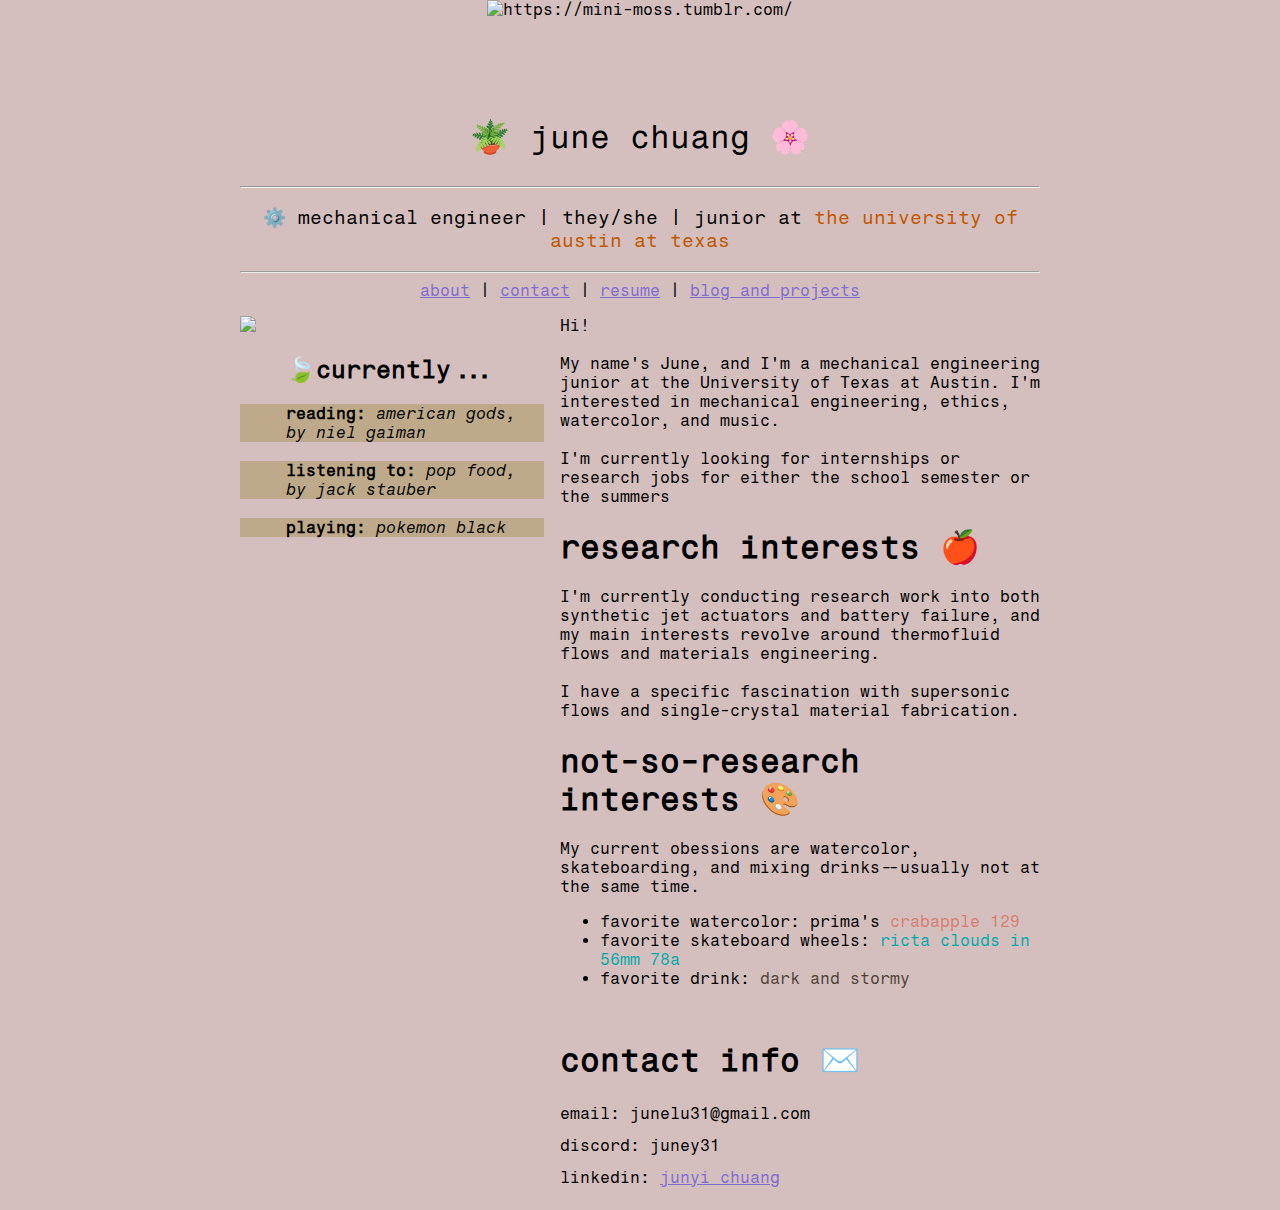
==== index.html @ eda743b7 "Add files via upload" ====
<!DOCTYPE html>

<head>
    <title>
        🌱 june's definitely professional website
    </title>
    <link rel="preconnect" href="https://fonts.googleapis.com">
    <link rel="preconnect" href="https://fonts.gstatic.com" crossorigin>
    <link href="https://fonts.googleapis.com/css2?family=Fragment+Mono&display=swap" rel="stylesheet">
    <link rel="stylesheet" href="styles.css">
</head>

<body>
    <center>
        <div class="gridTitle">
            <div>
                <img id="banner"
                    src="https://64.media.tumblr.com/752e98a41362e1c7e51c7a50a78c179c/317f3fca563a82e5-a4/s1280x1920/187cb60ba078ceeefb7d36860495fdde9aec83b9.gifv"
                    alt="https://mini-moss.tumblr.com/" />
            </div>
            <div>
                <h1>
                    🪴 june chuang 🌸
                </h1>
            </div>
        </div>
        <hr>
        <h3>
            ⚙️ mechanical engineer | they/she | junior at
            <span id="university">
                the university of austin at texas
            </span>
        </h3>
        <hr>
        <a href="#about">about</a>
        | <a href="#contact">contact</a>
        | <a href="Resources\resume.pdf" target="_blank">resume</a>
        | <a href="blog.html">blog and projects</a>
    </center>
    <p>
    <div class="gridBody">
        <div>
            <!--left column*/ -->
            <img id="top-pic"
                src="https://64.media.tumblr.com/14b762b7ef0c9a2015b6dcf6ca0ca917/b148508426dfdbcf-72/s640x960/57fa5bef97f31bafa2ebc96991a3061222da223c.gifv"
                height="300" align="left" "alt = https://mini-moss.tumblr.com/" />
            <div>
                <br>
                <!--
                    <div class="status">
                        <strong>title: </strong> <i> thing </i>
                        <br>
                    </div>
                    <br> 

                 -->
                <h2>
                    🍃currently...
                </h2>
                <div class="status">
                    <strong>reading:</strong> <i>american gods, by niel gaiman</i>
                </div>

                <br>

                    <div class="status">
                        <strong>listening to: </strong> <i>pop food, by jack stauber  </i>
                        <br>
                    </div>
                    <br> 

                    <div class="status">
                        <strong>playing: </strong> <i> pokemon black </i>
                        <br>
                    </div>
                    <br> 
                <div>

                </div>
            </div>
        </div>
        <div>
            <!--right column-->
            <div id="about">
                Hi!
                <br>
                <br>
                My name's June, and I'm a mechanical engineering junior at the University of Texas at Austin.
                I'm interested in mechanical engineering, ethics, watercolor, and music.
                <br>
                <br>
                I'm currently looking for internships or research jobs for either the school semester or the summers
                <br>
                <h1>
                    <strong> research interests 🍎</strong>
                </h1>
                <div>
                    I'm currently conducting research work into both synthetic jet actuators and battery failure, and my
                    main interests revolve around
                    thermofluid flows and materials engineering.
                    <br>
                    <br>
                    I have a specific fascination with supersonic flows and single-crystal material fabrication.
                </div>

                <h1>
                    <strong> not-so-research interests 🎨</strong>
                </h1>
                <div>
                    My current obessions are watercolor, skateboarding, and mixing drinks--usually not at the same time.
                    <ul>
                        <li>favorite watercolor: prima's <span id="crabapple">crabapple 129</span></li>
                        <li> favorite skateboard wheels: <span id="cloud">ricta clouds in 56mm 78a</span></li>
                        <li> favorite drink: <span id="mule">dark and stormy</span></li>
                    </ul>
                </div>

                <br>

            </div> <!-- right column-->
            <div id="contact">
                <h1>
                    <strong>contact info ✉️</strong>
                </h1>
                <p>
                <div>
                    email: junelu31@gmail.com
                    <br>
                    discord: juney31
                    <br>
                    linkedin: <a href="https://www.linkedin.com/in/junyi-chuang/" target="_blank">junyi chuang </a>
                </div>
                <div>

                </div>

                </p>
            </div>
        </div>
    </div>


</body>
---- styles.css ----
.gridTitle {
    display: grid;
    gap: 1rem;
    grid-template-rows: 1fr 1fr;
}
.gridBody {
    display:grid;
    gap: 1rem;
    grid-template-columns: 1fr 60%;
}
p.indent {
    text-indent: 40px;
}

:root {
    --light-lavendar: #D4BEBE;
    --burnt-orange: #bf5700;
    --sat-purple: #7f6dd1;
    /*background*/
}
/*
Colours:
#A09ABC
#B6A6CA
#D5CFE1
#E1DEE9 -- Background
#D4BEBE
#7f6dd1 -- Hyperlinks
*/
body {
    font-family: 'Fragment Mono', monospace;
    background-color: var(--light-lavendar);
    max-width: 800px;
    margin: 0 auto;
}

h1,
h3 {
    color: black;
    font-weight: normal;

}

#university {
    color: var(--burnt-orange);
}
#top-pic{
   padding-right: 30px;
   padding-bottom: 30px;
}
#banner{
    width: 800px; height: 100px; object-fit: cover;
}
a:link {
    color: var(--sat-purple);
}
a:visited{
    color: var(--sat-purple);
}
#crabapple
{
    color:#d77e70
}
#cloud
{
    color: #04aaaa
}
#mule
{
    color: rgb(78, 66, 55)
}
#contact
{
    line-height: 2em;
}
.status
{
    background-color: #beaa8a;
}
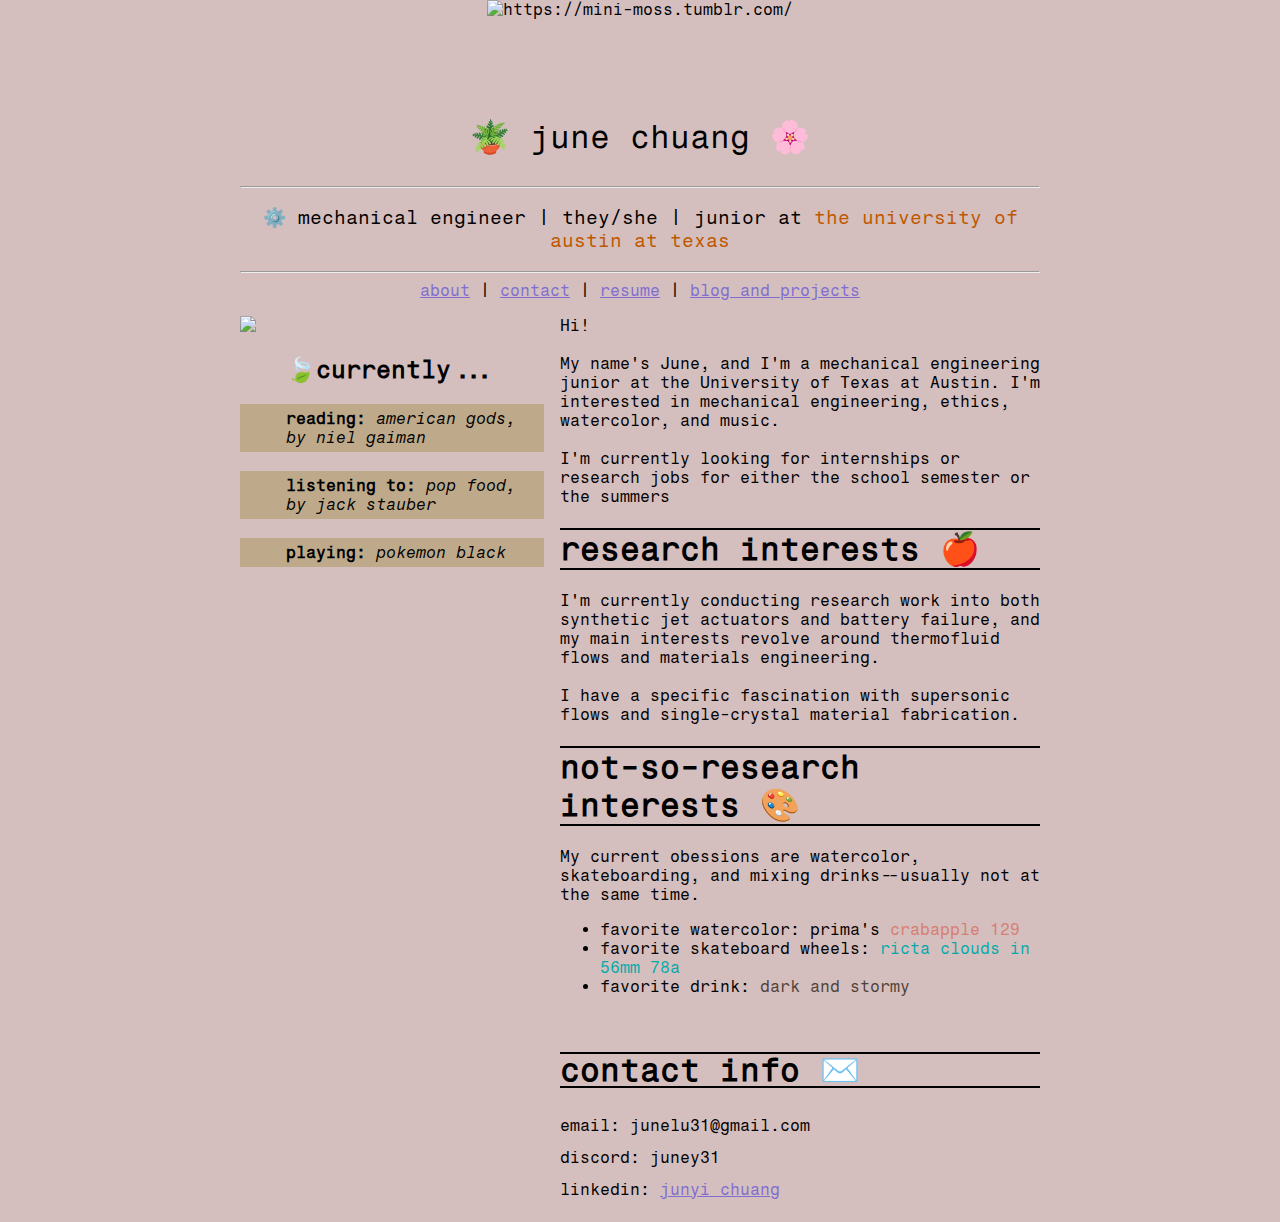
==== commit cff371c3: "Add files via upload" ====
--- a/index.html
+++ b/index.html
@@ -78,6 +78,10 @@
 
                 </div>
             </div>
+            <div id="spotifyplayer">
+                <iframe style="border-radius:12px" src="https://open.spotify.com/embed/album/1RHa1VdX6lsLbeedgsV1cb?utm_source=generator" width="100%" height="352" frameBorder="0" allowfullscreen="" allow="autoplay; clipboard-write; encrypted-media; fullscreen; picture-in-picture" loading="lazy"></iframe>
+            </div>
+
         </div>
         <div>
             <!--right column-->
@@ -91,7 +95,7 @@
                 <br>
                 I'm currently looking for internships or research jobs for either the school semester or the summers
                 <br>
-                <h1>
+                <h1 class="titles">
                     <strong> research interests 🍎</strong>
                 </h1>
                 <div>
@@ -103,7 +107,7 @@
                     I have a specific fascination with supersonic flows and single-crystal material fabrication.
                 </div>
 
-                <h1>
+                <h1 class="titles">
                     <strong> not-so-research interests 🎨</strong>
                 </h1>
                 <div>
@@ -114,12 +118,11 @@
                         <li> favorite drink: <span id="mule">dark and stormy</span></li>
                     </ul>
                 </div>
-
                 <br>
 
             </div> <!-- right column-->
             <div id="contact">
-                <h1>
+                <h1 class="titles">
                     <strong>contact info ✉️</strong>
                 </h1>
                 <p>
--- a/styles.css
+++ b/styles.css
@@ -75,5 +75,15 @@
 }
 .status
 {
+    padding-top: 5px;
+    padding-bottom: 5px;
     background-color: #beaa8a;
+}
+.titles
+{
+    border: black;
+    border-top-style: solid;
+    border-bottom-style: solid;
+    border-width: .08em;
+
 }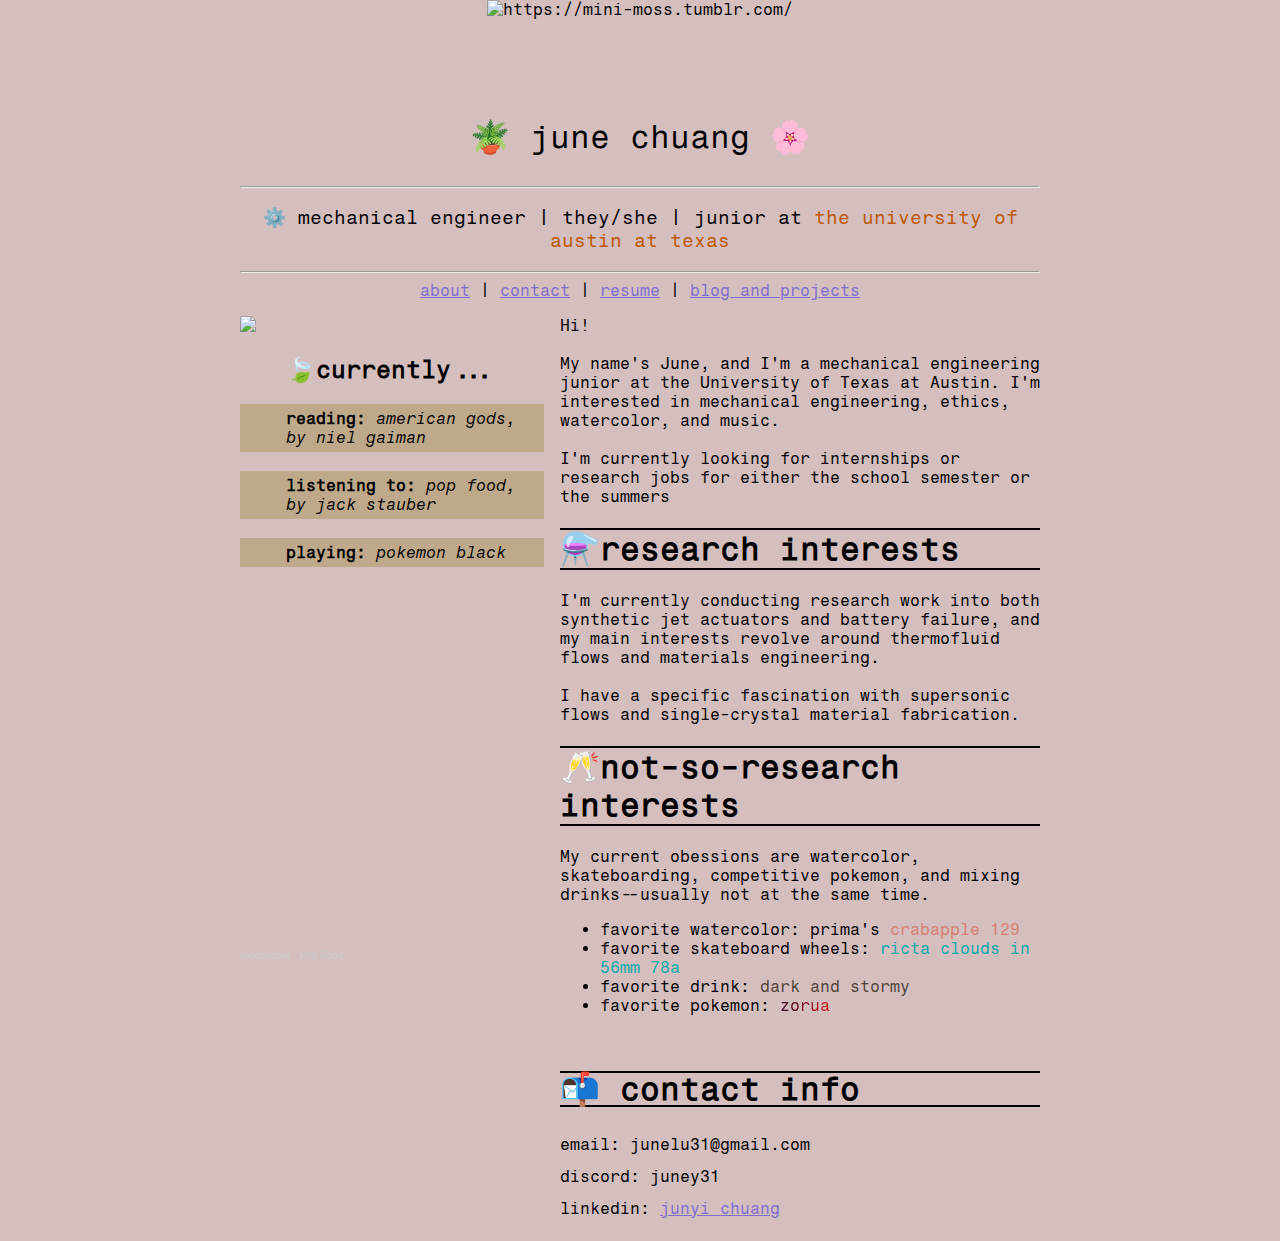
==== commit c187b01d: "Add files via upload" ====
--- a/index.html
+++ b/index.html
@@ -78,8 +78,8 @@
 
                 </div>
             </div>
-            <div id="spotifyplayer">
-                <iframe style="border-radius:12px" src="https://open.spotify.com/embed/album/1RHa1VdX6lsLbeedgsV1cb?utm_source=generator" width="100%" height="352" frameBorder="0" allowfullscreen="" allow="autoplay; clipboard-write; encrypted-media; fullscreen; picture-in-picture" loading="lazy"></iframe>
+            <div id="soundcloudplayer">
+                <iframe width="100%" height="300" scrolling="no" frameborder="no" allow="autoplay" src="https://w.soundcloud.com/player/?url=https%3A//api.soundcloud.com/playlists/315195407&color=%23ff5500&auto_play=false&hide_related=false&show_comments=true&show_user=true&show_reposts=false&show_teaser=true&visual=true"></iframe><div style="font-size: 10px; color: #cccccc;line-break: anywhere;word-break: normal;overflow: hidden;white-space: nowrap;text-overflow: ellipsis; font-family: Interstate,Lucida Grande,Lucida Sans Unicode,Lucida Sans,Garuda,Verdana,Tahoma,sans-serif;font-weight: 100;"><a href="https://soundcloud.com/jackstauber" title="jackstauber" target="_blank" style="color: #cccccc; text-decoration: none;">jackstauber</a> · <a href="https://soundcloud.com/jackstauber/sets/pop-food" title="Pop Food" target="_blank" style="color: #cccccc; text-decoration: none;">Pop Food</a></div>
             </div>
 
         </div>
@@ -96,7 +96,7 @@
                 I'm currently looking for internships or research jobs for either the school semester or the summers
                 <br>
                 <h1 class="titles">
-                    <strong> research interests 🍎</strong>
+                    <strong>⚗️research interests</strong>
                 </h1>
                 <div>
                     I'm currently conducting research work into both synthetic jet actuators and battery failure, and my
@@ -108,14 +108,15 @@
                 </div>
 
                 <h1 class="titles">
-                    <strong> not-so-research interests 🎨</strong>
+                    <strong> 🥂not-so-research interests</strong>
                 </h1>
                 <div>
-                    My current obessions are watercolor, skateboarding, and mixing drinks--usually not at the same time.
+                    My current obessions are watercolor, skateboarding, competitive pokemon, and mixing drinks--usually not at the same time.
                     <ul>
                         <li>favorite watercolor: prima's <span id="crabapple">crabapple 129</span></li>
                         <li> favorite skateboard wheels: <span id="cloud">ricta clouds in 56mm 78a</span></li>
                         <li> favorite drink: <span id="mule">dark and stormy</span></li>
+                        <li> favorite pokemon: <span id="zorua">zorua</span></li>
                     </ul>
                 </div>
                 <br>
@@ -123,7 +124,7 @@
             </div> <!-- right column-->
             <div id="contact">
                 <h1 class="titles">
-                    <strong>contact info ✉️</strong>
+                    <strong>📬 contact info</strong>
                 </h1>
                 <p>
                 <div>
--- a/styles.css
+++ b/styles.css
@@ -85,5 +85,11 @@
     border-top-style: solid;
     border-bottom-style: solid;
     border-width: .08em;
-
+}
+#zorua
+{
+    background: #2E0026;
+    background: linear-gradient(to right, #2E0026 0%, #CF1512 100%);
+    -webkit-background-clip: text;
+    -webkit-text-fill-color: transparent;
 }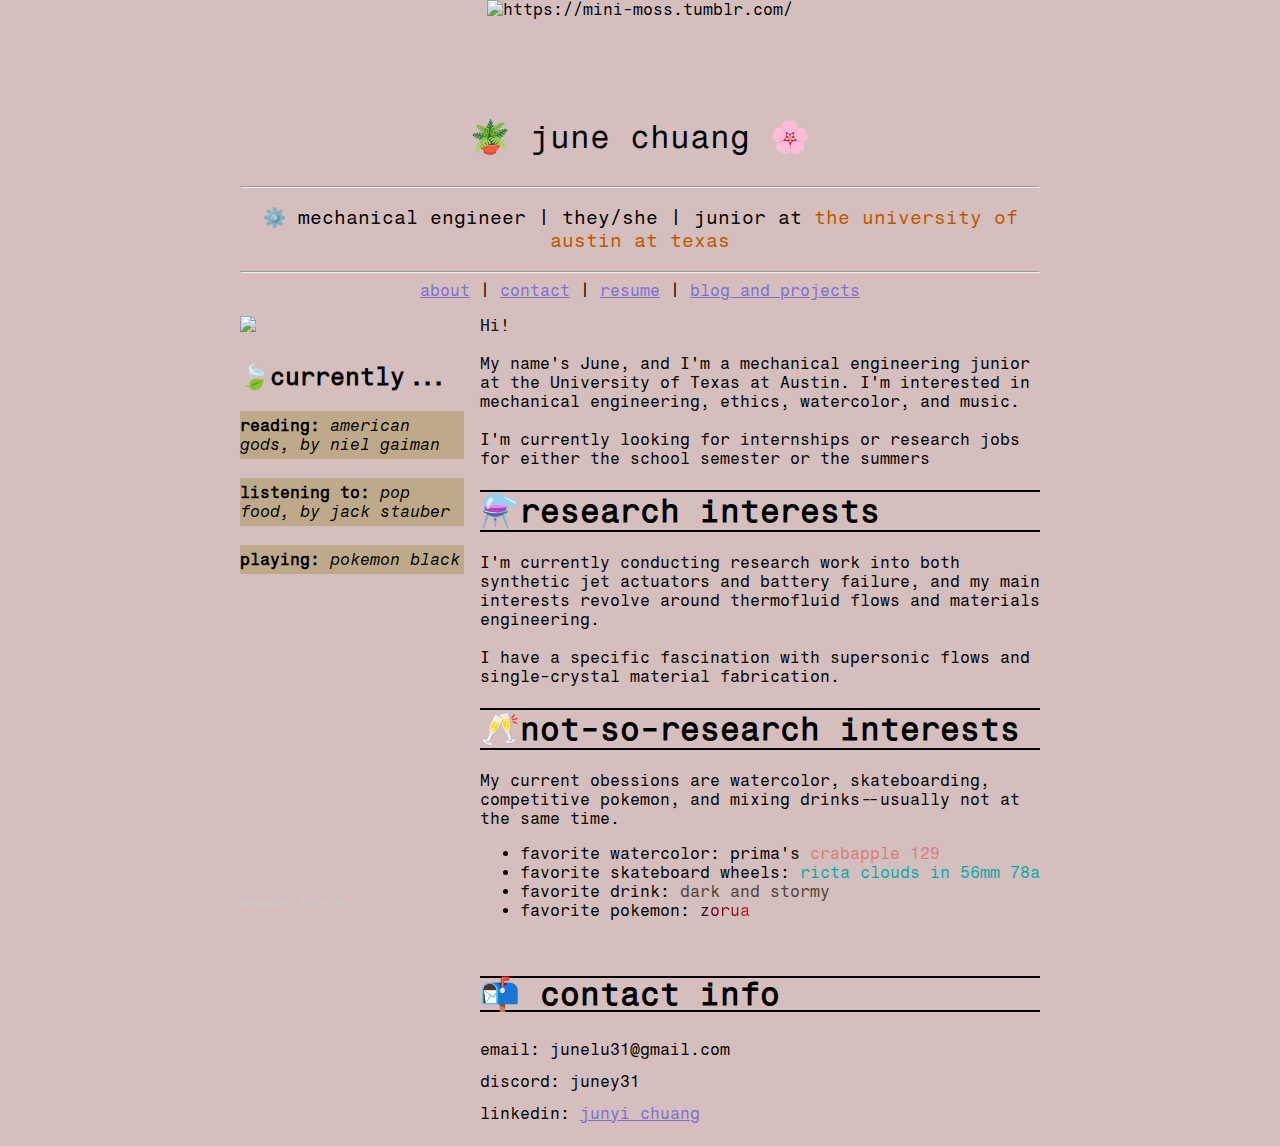
==== commit dacded3b: "Add files via upload" ====
--- a/index.html
+++ b/index.html
@@ -43,7 +43,7 @@
             <!--left column*/ -->
             <img id="top-pic"
                 src="https://64.media.tumblr.com/14b762b7ef0c9a2015b6dcf6ca0ca917/b148508426dfdbcf-72/s640x960/57fa5bef97f31bafa2ebc96991a3061222da223c.gifv"
-                height="300" align="left" "alt = https://mini-moss.tumblr.com/" />
+                align="left" "alt = https://mini-moss.tumblr.com/" />
             <div>
                 <br>
                 <!--
--- a/styles.css
+++ b/styles.css
@@ -6,7 +6,7 @@
 .gridBody {
     display:grid;
     gap: 1rem;
-    grid-template-columns: 1fr 60%;
+    grid-template-columns: 1fr 70%;
 }
 p.indent {
     text-indent: 40px;
@@ -45,6 +45,9 @@
     color: var(--burnt-orange);
 }
 #top-pic{
+    object-fit: cover;
+    width: 100%;
+    max-height: 100%;
    padding-right: 30px;
    padding-bottom: 30px;
 }
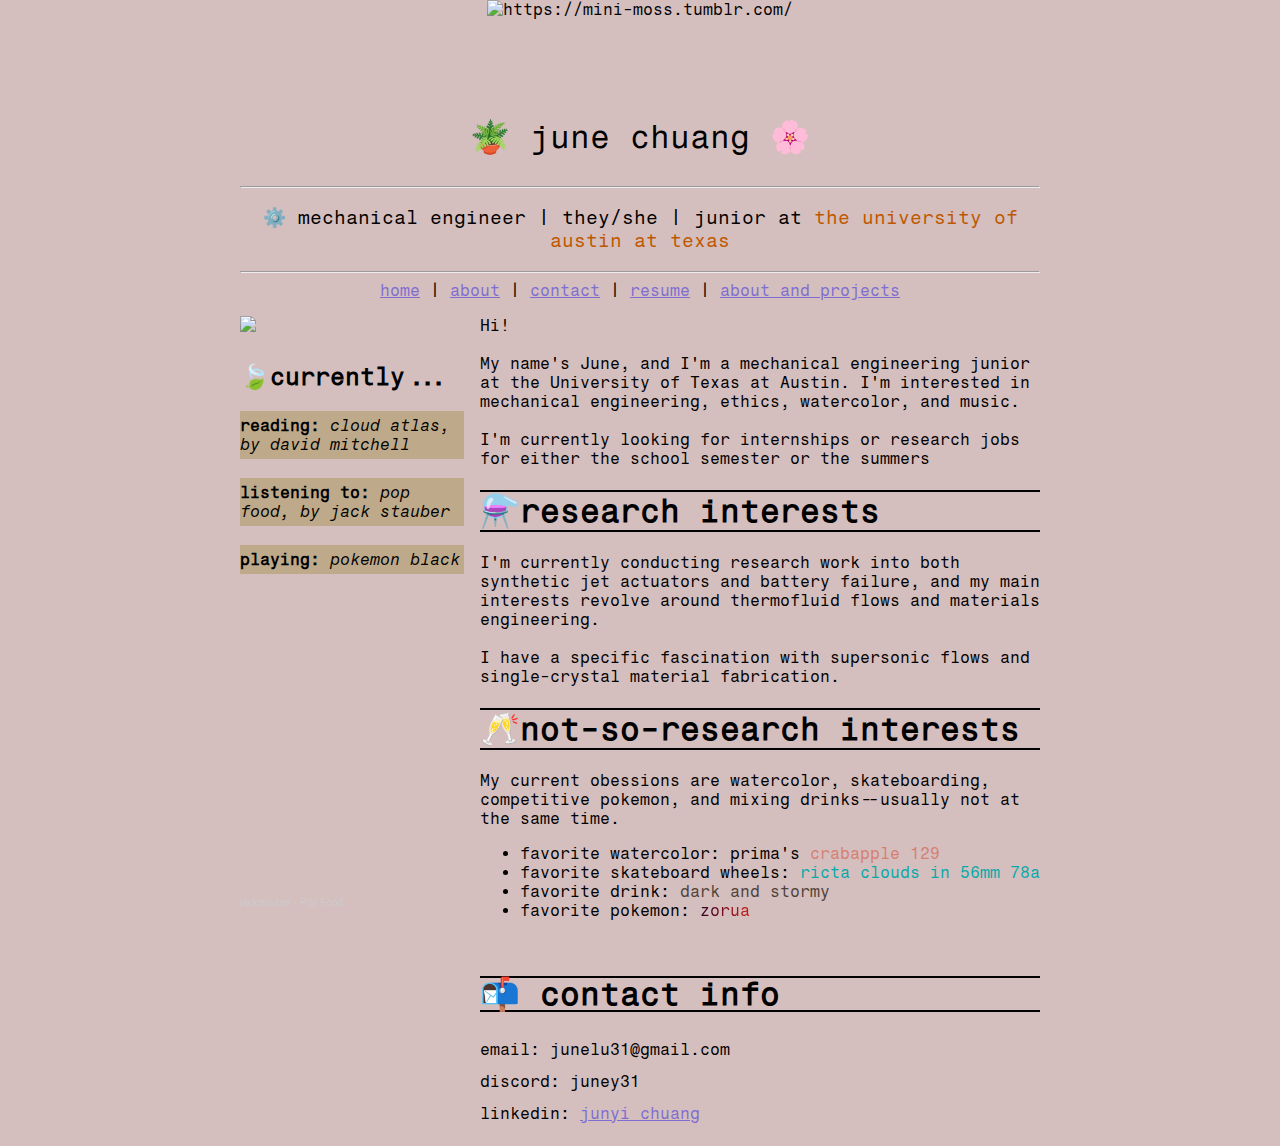
==== commit 3d08c13e: "Add files via upload" ====
--- a/index.html
+++ b/index.html
@@ -1,6 +1,17 @@
 <!DOCTYPE html>
 
 <head>
+    
+<!-- Google tag (gtag.js) -->
+<script async src="https://www.googletagmanager.com/gtag/js?id=G-GL2V7HBSP0"></script>
+<script>
+  window.dataLayer = window.dataLayer || [];
+  function gtag(){dataLayer.push(arguments);}
+  gtag('js', new Date());
+
+  gtag('config', 'G-GL2V7HBSP0');
+</script>
+
     <title>
         🌱 june's definitely professional website
     </title>
@@ -14,7 +25,7 @@
     <center>
         <div class="gridTitle">
             <div>
-                <img id="banner"
+                <img class="banner"
                     src="https://64.media.tumblr.com/752e98a41362e1c7e51c7a50a78c179c/317f3fca563a82e5-a4/s1280x1920/187cb60ba078ceeefb7d36860495fdde9aec83b9.gifv"
                     alt="https://mini-moss.tumblr.com/" />
             </div>
@@ -32,16 +43,17 @@
             </span>
         </h3>
         <hr>
-        <a href="#about">about</a>
+        <a href="index.html"> home</a>
+        | <a href="#about">about</a>
         | <a href="#contact">contact</a>
         | <a href="Resources\resume.pdf" target="_blank">resume</a>
-        | <a href="blog.html">blog and projects</a>
+        | <a href="blog.html">about and projects</a>
     </center>
     <p>
-    <div class="gridBody">
+    <div class="gridBodyIndex">
         <div>
             <!--left column*/ -->
-            <img id="top-pic"
+            <img id="top-pic-index"
                 src="https://64.media.tumblr.com/14b762b7ef0c9a2015b6dcf6ca0ca917/b148508426dfdbcf-72/s640x960/57fa5bef97f31bafa2ebc96991a3061222da223c.gifv"
                 align="left" "alt = https://mini-moss.tumblr.com/" />
             <div>
@@ -58,7 +70,8 @@
                     🍃currently...
                 </h2>
                 <div class="status">
-                    <strong>reading:</strong> <i>american gods, by niel gaiman</i>
+                    <strong>reading:</strong> <i>cloud atlas, by david mitchell
+                    </i>
                 </div>
 
                 <br>
--- a/styles.css
+++ b/styles.css
@@ -1,17 +1,114 @@
+.gridcontainer
+{
+    display: grid;
+    grid-template-columns: 1fr 1fr 1fr 1fr 1fr 1fr;
+    grid-template-rows:  .5fr .25fr auto 4fr;
+    justify-items: center;
+    align-items: top;
+    row-gap: 1em;
+}
+.title
+{
+    /* grid-area: row-start / col-start / row-end / col-end*/
+    grid-area: 1/1/1/7;
+}
+.navBar
+{
+    grid-area: 2/1/2/7;
+}
+.headerFlex
+{
+    grid-area: 3/1/3/7;
+    display: flex;
+    flex-direction: row;
+    justify-content: start;
+    flex-wrap: nowrap;
+}
+.blogImage
+{
+    height:100px;
+}
+.thoughts
+{
+    /*grid-area: 4/1/6/4*/ 
+    grid-row: 4/6;
+    grid-column: 1/4;
+    display: flex;
+    flex-direction: column;
+    min-width: 100%;
+    margin-right: 5px;
+    flex-wrap: nowrap;
+    overflow-y:scroll;
+    scrollbar-color: #665e52 #D4BEBE ;
+    scrollbar-width:thin;
+    scrollbar-highlight-color: #665e52;
+    max-height:600px;
+    padding: 5px;
+}
+.blogCard
+{
+    background-color: #d7b7b6;
+    margin-bottom: 10px;
+}
+.blogCard h4{
+    font-size:larger;
+    padding-left: 5px;
+    padding-bottom: 0px;
+}
+.blogCard p{
+    padding-left: 20px;
+    padding-top: 0px;
+}
+.projects
+{
+    grid-area: 4/4/6/7;
+    display: flex;
+    flex-direction: column;
+    justify-content: start;
+    min-width: 100%;
+    flex-wrap: nowrap;
+    margin-left:10px;
+    overflow-y:scroll;
+    scrollbar-color: #665e52 #D4BEBE ;
+    scrollbar-width:thin;
+    scrollbar-highlight-color: #665e52;
+    max-height:600px;
+    padding: 5px;
+}
 .gridTitle {
     display: grid;
     gap: 1rem;
     grid-template-rows: 1fr 1fr;
 }
-.gridBody {
+.gridBodyIndex {
     display:grid;
     gap: 1rem;
     grid-template-columns: 1fr 70%;
 }
+.gridBodyBlog {
+    display:grid;
+    gap: 1rem;
+    grid-template-columns: 70% 1fr;
+}
+.date {
+    font-size:small;
+    text-align: right;
+    padding-top: 0px;
+    padding-bottom: 0px;
+    padding-right: 10px;
+}
 p.indent {
     text-indent: 40px;
 }
+.blockquote
+{
+    background-color: #d7b7b6;
+    padding-left: 40px;
+    padding-right: 20px;
+    border-left: 3px solid black;
+    left: 50%
 
+}
 :root {
     --light-lavendar: #D4BEBE;
     --burnt-orange: #bf5700;
@@ -38,20 +135,47 @@
 h3 {
     color: black;
     font-weight: normal;
+}
+.thoughts h3 {
+    color: black;
+    font-weight: normal;
+    background-color: #beaa8a;
+    margin-bottom: 5px;
 
 }
-
+.thoughts h4{
+    font-weight: normal;
+    margin-top: 0px;
+}
+.projects h3 {
+    color: black;
+    font-weight: normal;
+    background-color: #beaa8a;
+    margin-bottom: 5px;
+}
+.projects h4{
+    font-weight: normal;
+    margin-top: 0px;
+}
 #university {
     color: var(--burnt-orange);
 }
-#top-pic{
-    object-fit: cover;
+#top-pic-index{
+    object-fit: hidden;
     width: 100%;
     max-height: 100%;
    padding-right: 30px;
    padding-bottom: 30px;
 }
-#banner{
+#top-pic-blog{
+    padding-left: 30px;
+    object-fit: hidden;
+    width: 100%;
+    max-height: 100%;
+   padding-right: 30px;
+   padding-bottom: 30px;
+}
+.banner{
     width: 800px; height: 100px; object-fit: cover;
 }
 a:link {
